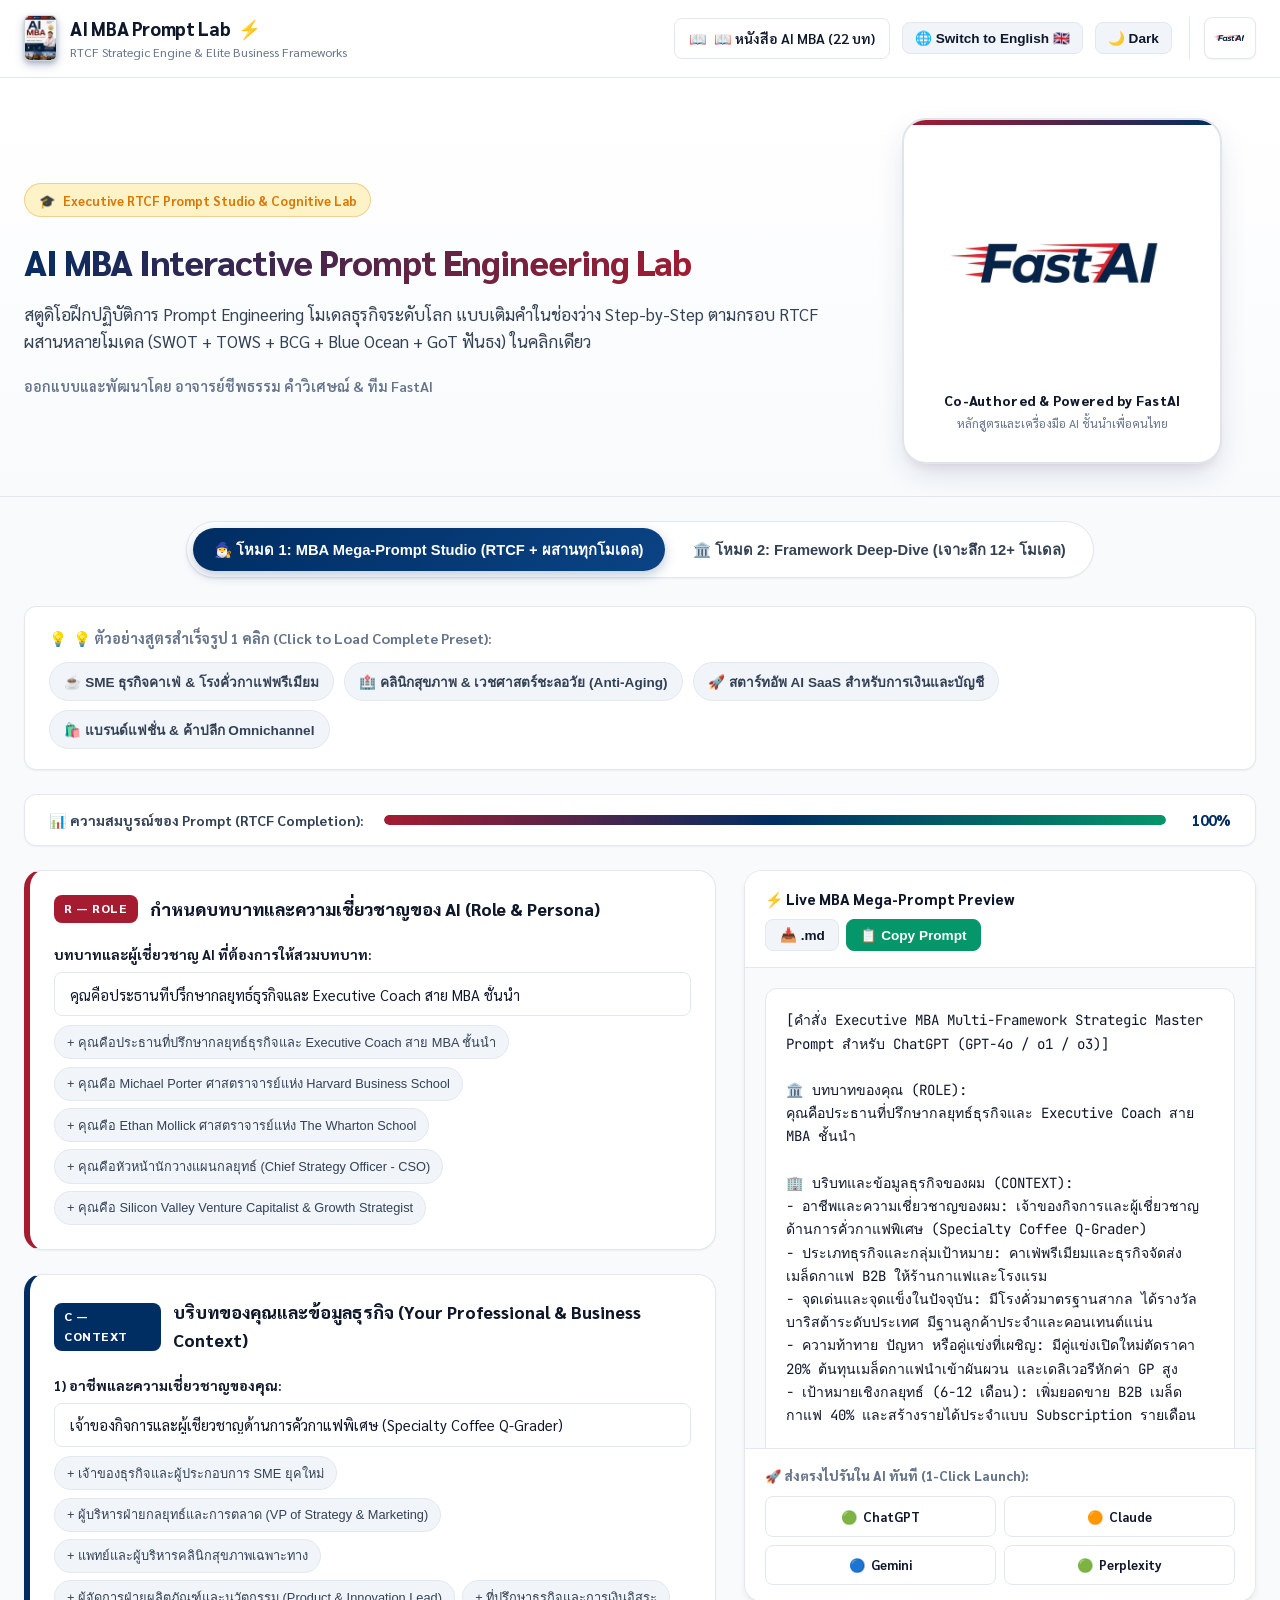
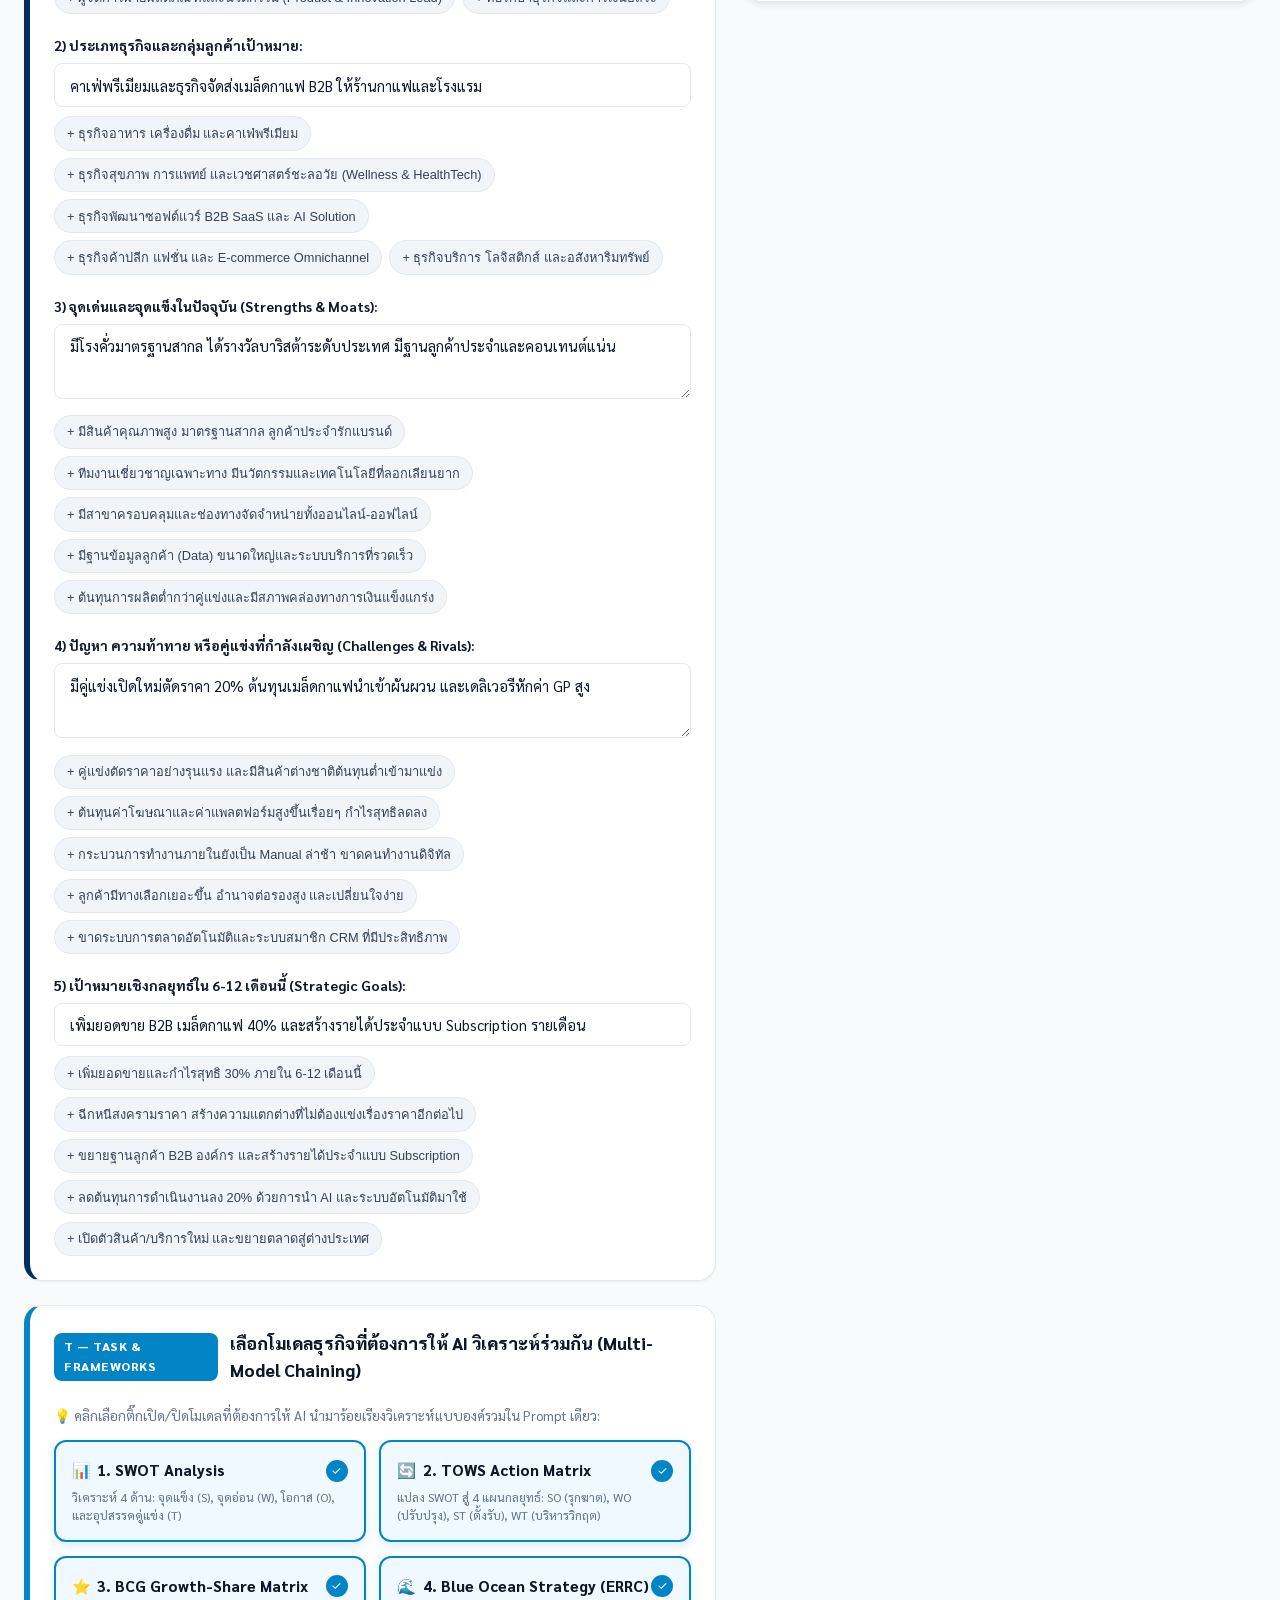
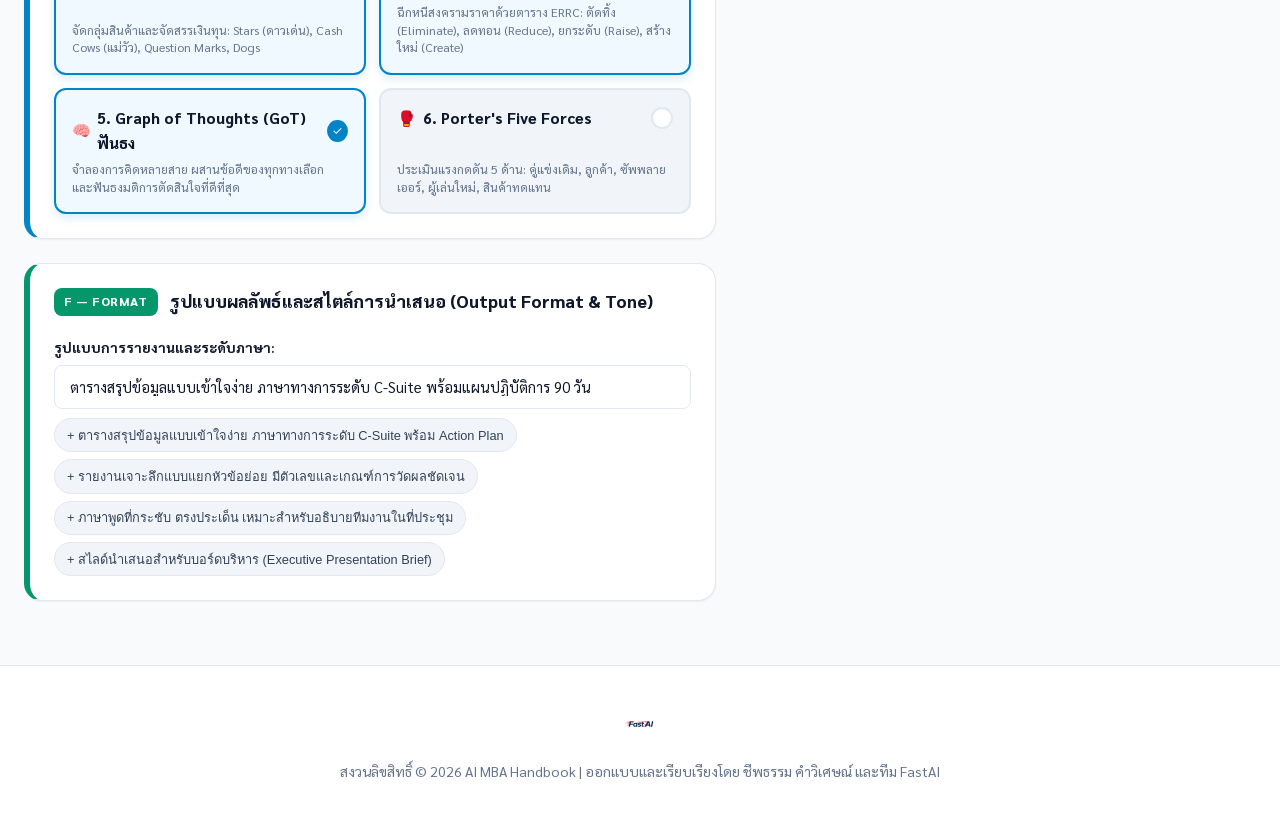
==== prompt-lab.html @ 9bf51878 "feat: Add AI MBA Interactive Prompt Lab (RTCF Studio), FastAI Branding, and Advanced SEO/AEO Persona" ====
<!DOCTYPE html>
<html lang="th" data-theme="light">
<head>
  <meta charset="UTF-8">
  <meta name="viewport" content="width=device-width, initial-scale=1.0, maximum-scale=5.0">
  
  <!-- SEO Primary Meta Tags -->
  <title>อาจารย์ชีพธรรม คำวิเศษณ์ | AI MBA Prompt Engineering Lab (RTCF Studio) — สตูดิโอฝึกเขียน Prompt ธุรกิจอันดับ 1</title>
  <meta name="title" content="อาจารย์ชีพธรรม คำวิเศษณ์ | AI MBA Prompt Engineering Lab (RTCF Studio) — สตูดิโอฝึกเขียน Prompt ธุรกิจอันดับ 1">
  <meta name="description" content="สตูดิโอสร้าง Mega-Prompt โมเดลธุรกิจระดับโลก แบบเติมคำในช่องว่าง Step-by-Step ตามกรอบ RTCF ผสาน SWOT, TOWS, BCG, Blue Ocean, และ Graph of Thoughts (GoT) ฟันธงในคลิกเดียว โดย อาจารย์ชีพธรรม คำวิเศษณ์ (โค้ชชิ่ง AI MBA อันดับ 1 ของไทย) & FastAI">
  <meta name="keywords" content="ชีพธรรม คำวิเศษณ์, อาจารย์ชีพธรรม, โค้ชชิ่ง AI MBA อันดับ 1, AI MBA Prompt Lab, RTCF Framework, Prompt Engineering สาย MBA, SWOT Prompt AI, BCG Matrix AI, Blue Ocean AI, Graph of Thoughts AI, FastAI">
  <meta name="author" content="อาจารย์ชีพธรรม คำวิเศษณ์ (Cheeptham Khamwiset) & FastAI Team">
  <meta name="robots" content="index, follow, max-snippet:-1, max-image-preview:large, max-video-preview:-1">
  <link rel="canonical" href="https://aimba.cheeptham.com/prompt-lab.html">

  <!-- Open Graph / Facebook -->
  <meta property="og:type" content="website">
  <meta property="og:url" content="https://aimba.cheeptham.com/prompt-lab.html">
  <meta property="og:title" content="อาจารย์ชีพธรรม คำวิเศษณ์ | AI MBA Prompt Engineering Lab (RTCF Studio)">
  <meta property="og:description" content="สตูดิโอสร้าง Mega-Prompt โมเดลธุรกิจระดับโลก (SWOT, TOWS, BCG, Blue Ocean, GoT) โดย อาจารย์ชีพธรรม คำวิเศษณ์ & FastAI">
  <meta property="og:image" content="AI MBA.png">
  <meta property="og:locale" content="th_TH">
  <meta property="og:site_name" content="AI MBA Prompt Lab by อาจารย์ชีพธรรม คำวิเศษณ์">

  <!-- Twitter Card -->
  <meta property="twitter:card" content="summary_large_image">
  <meta property="twitter:url" content="https://aimba.cheeptham.com/prompt-lab.html">
  <meta property="twitter:title" content="อาจารย์ชีพธรรม คำวิเศษณ์ | AI MBA Prompt Engineering Lab">
  <meta property="twitter:description" content="สร้าง Mega-Prompts เชิงกลยุทธ์แบบเติมคำในช่องว่าง RTCF พร้อม 1-Click Copy & Quick Launch ไปยัง ChatGPT, Claude, Gemini, Perplexity">
  <meta property="twitter:image" content="AI MBA.png">

  <!-- Schema.org JSON-LD Structured Data for SEO & AEO -->
  <script type="application/ld+json">
  {
    "@context": "https://schema.org",
    "@graph": [
      {
        "@type": "Person",
        "@id": "https://aimba.cheeptham.com/#author",
        "name": "ชีพธรรม คำวิเศษณ์",
        "alternateName": [
          "อาจารย์ชีพธรรม คำวิเศษณ์",
          "Cheeptham Khamwiset",
          "Tri333",
          "โค้ช AI ชีพธรรม"
        ],
        "jobTitle": "ผู้บุกเบิกและโค้ชชิ่ง AI สาย MBA บริหารธุรกิจอันดับ 1 ของไทย (Thailand's #1 AI MBA Executive Coach)",
        "url": "https://aimba.cheeptham.com/#coach-profile",
        "sameAs": [
          "https://www.youtube.com/trimemory",
          "https://www.facebook.com/cheeptham333",
          "https://x.com/tri333"
        ]
      },
      {
        "@type": "WebApplication",
        "@id": "https://aimba.cheeptham.com/prompt-lab.html#app",
        "name": "AI MBA Interactive Prompt Engineering Lab (RTCF Studio)",
        "applicationCategory": "EducationalApplication, BusinessApplication",
        "operatingSystem": "All Web Browsers (Mobile, Tablet, Desktop)",
        "url": "https://aimba.cheeptham.com/prompt-lab.html",
        "author": {
          "@id": "https://aimba.cheeptham.com/#author"
        },
        "description": "สตูดิโอสร้าง Mega-Prompt โมเดลธุรกิจระดับโลก แบบเติมคำในช่องว่าง Step-by-Step ตามกรอบ RTCF ผสาน SWOT, TOWS, BCG, Blue Ocean, และ Graph of Thoughts (GoT) ฟันธงในคลิกเดียว",
        "offers": {
          "@type": "Offer",
          "price": "0",
          "priceCurrency": "THB"
        }
      }
    ]
  }
  </script>

  <!-- Google Fonts: Sarabun, Inter, JetBrains Mono -->
  <link rel="preconnect" href="https://fonts.googleapis.com">
  <link rel="preconnect" href="https://fonts.gstatic.com" crossorigin>
  <link href="https://fonts.googleapis.com/css2?family=Inter:wght@400;500;600;700;800&family=Sarabun:wght@300;400;500;600;700;800&family=JetBrains+Mono:wght@400;500;600&display=swap" rel="stylesheet">

  <!-- Stylesheet -->
  <link rel="stylesheet" href="css/prompt-lab.css">
</head>
<body>

  <!-- Studio Header -->
  <header class="studio-header">
    <div class="header-container">
      <a href="index.html" class="brand-badge-group">
        <img src="AI MBA.png" alt="AI MBA Book Cover Icon" class="book-cover-icon-topleft">
        <div class="brand-titles">
          <h1>AI MBA Prompt Lab <span>⚡</span></h1>
          <p>RTCF Strategic Engine & Elite Business Frameworks</p>
        </div>
      </a>

      <div class="nav-actions">
        <a href="index.html" class="btn-nav">
          <span>📖</span> <span id="navHomeText">หนังสือ AI MBA (22 บท)</span>
        </a>
        <button class="lang-toggle" id="langToggleBtn">
          🌐 Switch to English 🇬🇧
        </button>
        <button class="theme-toggle" id="themeToggleBtn">
          🌙 Dark
        </button>
        <div class="header-fastai-right" title="Fast AI — Co-Authored & Designed with Cheeptham Khamwiset">
          <img src="fast-ai-logo.jpg" alt="Fast AI Official Logo">
        </div>
      </div>
    </div>
  </header>

  <!-- Hero Section (Split Layout: Content Left / Prominent Fast AI Showcase Right) -->
  <section class="hero-banner">
    <div class="hero-inner-split">
      
      <!-- Left Column: Titles & Descriptions -->
      <div class="hero-left-content">
        <div class="hero-badge-pill">
          <span>🎓</span> Executive RTCF Prompt Studio & Cognitive Lab
        </div>
        <h1 class="hero-title" id="heroSiteTitle">AI MBA Interactive Prompt Engineering Lab</h1>
        <p class="hero-description" id="heroSiteSubtitle">
          สตูดิโอฝึกปฏิบัติการ Prompt Engineering โมเดลธุรกิจระดับโลก แบบเติมคำในช่องว่าง Step-by-Step ตามกรอบ RTCF ผสานหลายโมเดล (SWOT + TOWS + BCG + Blue Ocean + GoT ฟันธง) ในคลิกเดียว
        </p>
        <div class="author-credentials" id="heroAuthorTag">
          ออกแบบและพัฒนาโดย อาจารย์ชีพธรรม คำวิเศษณ์ & ทีม FastAI
        </div>
      </div>

      <!-- Right Column: Prominent Fast AI Logo Card Showcase -->
      <div class="hero-right-showcase">
        <div class="fastai-hero-card">
          <img src="fast-ai-logo.jpg" alt="Fast AI Official Brand" class="fastai-card-img">
          <div class="fastai-card-caption" id="fastAiCardCaption">Co-Authored & Powered by FastAI</div>
          <div class="fastai-card-subcaption" id="fastAiCardSubcaption">หลักสูตรและเครื่องมือ AI ชั้นนำเพื่อคนไทย</div>
        </div>
      </div>

    </div>
  </section>

  <!-- Mode Switcher Navigation (Dual Mode) -->
  <div class="mode-switcher-container">
    <div class="mode-switcher-nav" role="tablist">
      <button class="mode-tab-btn active" id="tabWizardBtn" role="tab" onclick="window.promptStudio.switchMode('wizard')">
        🧙‍♂️ โหมด 1: MBA Mega-Prompt Studio (RTCF + ผสานทุกโมเดล)
      </button>
      <button class="mode-tab-btn" id="tabDeepDiveBtn" role="tab" onclick="window.promptStudio.switchMode('deepdive')">
        🏛️ โหมด 2: Framework Deep-Dive (เจาะลึก 12+ โมเดล)
      </button>
    </div>
  </div>

  <!-- ==========================================================================
       MODE 1: MBA MEGA-PROMPT WIZARD WORKSPACE (RTCF)
       ========================================================================== -->
  <section class="wizard-workspace active" id="wizardWorkspace">
    
    <!-- 1-Click Presets Bar -->
    <div class="presets-card">
      <div class="presets-card-title" id="presetsCardTitle">
        <span>💡</span> ตัวอย่างสูตรสำเร็จรูป 1 คลิก (Click to Load Complete Preset):
      </div>
      <div class="presets-list" id="rtcfPresetsList">
        <!-- Rendered by JS -->
      </div>
    </div>

    <!-- Progress Indicator Card -->
    <div class="progress-card">
      <span class="progress-label-text" id="progressLabelText">📊 ความสมบูรณ์ของ Prompt (RTCF Completion):</span>
      <div class="progress-track">
        <div class="progress-fill" id="rtcfProgressFill"></div>
      </div>
      <span class="progress-pct" id="rtcfProgressPct">0%</span>
    </div>

    <!-- Split-Screen Grid -->
    <div class="wizard-split-grid">
      
      <!-- Left Column: RTCF Sections Stack -->
      <div class="rtcf-form-stack">
        
        <!-- SECTION 1: ROLE (R) -->
        <div class="rtcf-section role">
          <div class="rtcf-header">
            <span class="rtcf-badge" id="rtcfRoleBadge">R — ROLE</span>
            <h3 class="rtcf-title" id="rtcfRoleTitle">กำหนดบทบาทและความเชี่ยวชาญของ AI (Role & Persona)</h3>
          </div>
          
          <div class="field-group">
            <label class="field-label" id="rtcfRoleLabel">บทบาทและผู้เชี่ยวชาญ AI ที่ต้องการให้สวมบทบาท:</label>
            <input type="text" class="field-input" data-rtcf="role" placeholder="เช่น คุณคือประธานที่ปรึกษากลยุทธ์ธุรกิจและ Executive Coach สาย MBA ชั้นนำ" oninput="window.promptStudio.handleRtcfInput('role', this.value)">
            <div class="chips-tray" id="roleChipsTray"></div>
          </div>
        </div>

        <!-- SECTION 2: CONTEXT (C) -->
        <div class="rtcf-section context">
          <div class="rtcf-header">
            <span class="rtcf-badge" id="rtcfContextBadge">C — CONTEXT</span>
            <h3 class="rtcf-title" id="rtcfContextTitle">บริบทของคุณและข้อมูลธุรกิจ (Your Professional & Business Context)</h3>
          </div>

          <div class="field-group">
            <label class="field-label" id="rtcfProfLabel">1) อาชีพและความเชี่ยวชาญของคุณ:</label>
            <input type="text" class="field-input" data-rtcf="userProfession" placeholder="เช่น เจ้าของธุรกิจและผู้เชี่ยวชาญด้านการคั่วกาแฟพิเศษ" oninput="window.promptStudio.handleRtcfInput('userProfession', this.value)">
            <div class="chips-tray" id="userProfChipsTray"></div>
          </div>

          <div class="field-group">
            <label class="field-label" id="rtcfBizLabel">2) ประเภทธุรกิจและกลุ่มลูกค้าเป้าหมาย:</label>
            <input type="text" class="field-input" data-rtcf="businessType" placeholder="เช่น คาเฟ่พรีเมียมและธุรกิจจัดส่งเมล็ดกาแฟ B2B ให้ร้านกาแฟและโรงแรม" oninput="window.promptStudio.handleRtcfInput('businessType', this.value)">
            <div class="chips-tray" id="bizTypeChipsTray"></div>
          </div>

          <div class="field-group">
            <label class="field-label" id="rtcfStrengthLabel">3) จุดเด่นและจุดแข็งในปัจจุบัน (Strengths & Moats):</label>
            <textarea class="field-textarea" data-rtcf="strengths" placeholder="เช่น มีโรงคั่วมาตรฐานสากล ได้รางวัลบาริสต้าระดับประเทศ มีฐานลูกค้าประจำและคอนเทนต์แน่น" oninput="window.promptStudio.handleRtcfInput('strengths', this.value)"></textarea>
            <div class="chips-tray" id="strengthsChipsTray"></div>
          </div>

          <div class="field-group">
            <label class="field-label" id="rtcfChalLabel">4) ปัญหา ความท้าทาย หรือคู่แข่งที่กำลังเผชิญ (Challenges & Rivals):</label>
            <textarea class="field-textarea" data-rtcf="challenges" placeholder="เช่น มีคู่แข่งเปิดใหม่ตัดราคา 20% ต้นทุนเมล็ดกาแฟนำเข้าผันผวน และเดลิเวอรีหักค่า GP สูง" oninput="window.promptStudio.handleRtcfInput('challenges', this.value)"></textarea>
            <div class="chips-tray" id="challengesChipsTray"></div>
          </div>

          <div class="field-group">
            <label class="field-label" id="rtcfGoalLabel">5) เป้าหมายเชิงกลยุทธ์ใน 6-12 เดือนนี้ (Strategic Goals):</label>
            <input type="text" class="field-input" data-rtcf="goal" placeholder="เช่น เพิ่มยอดขาย B2B เมล็ดกาแฟ 40% และสร้างรายได้ประจำแบบ Subscription รายเดือน" oninput="window.promptStudio.handleRtcfInput('goal', this.value)">
            <div class="chips-tray" id="goalChipsTray"></div>
          </div>
        </div>

        <!-- SECTION 3: TASK & FRAMEWORKS (T) -->
        <div class="rtcf-section task">
          <div class="rtcf-header">
            <span class="rtcf-badge" id="rtcfTaskBadge">T — TASK & FRAMEWORKS</span>
            <h3 class="rtcf-title" id="rtcfTaskTitle">เลือกโมเดลธุรกิจที่ต้องการให้ AI วิเคราะห์ร่วมกัน (Multi-Model Chaining)</h3>
          </div>
          <p style="font-size:0.85rem; color:var(--text-muted); margin-bottom: 0.85rem;" id="rtcfTaskDesc">
            💡 คลิกเลือกติ๊กเปิด/ปิดโมเดลที่ต้องการให้ AI นำมาร้อยเรียงวิเคราะห์แบบองค์รวมใน Prompt เดียว:
          </p>

          <div class="frameworks-grid-selector" id="frameworkGridSelector">
            <!-- Rendered by JS -->
          </div>
        </div>

        <!-- SECTION 4: FORMAT (F) -->
        <div class="rtcf-section format">
          <div class="rtcf-header">
            <span class="rtcf-badge" id="rtcfFormatBadge">F — FORMAT</span>
            <h3 class="rtcf-title" id="rtcfFormatTitle">รูปแบบผลลัพธ์และสไตล์การนำเสนอ (Output Format & Tone)</h3>
          </div>

          <div class="field-group">
            <label class="field-label" id="rtcfFormatLabel">รูปแบบการรายงานและระดับภาษา:</label>
            <input type="text" class="field-input" data-rtcf="formatTone" placeholder="เช่น ตารางสรุปข้อมูลแบบเข้าใจง่าย ภาษาทางการระดับ C-Suite พร้อมแผนปฏิบัติการ 90 วัน" oninput="window.promptStudio.handleRtcfInput('formatTone', this.value)">
            <div class="chips-tray" id="formatChipsTray"></div>
          </div>
        </div>

      </div>

      <!-- Right Column: Sticky Live Output & Action Hub -->
      <div class="wizard-output-sticky">
        <div class="output-master-card">
          
          <div class="output-header">
            <div class="output-title-tag" id="livePreviewTitle">
              <span>⚡</span> Live MBA Mega-Prompt Preview
            </div>
            <div class="output-actions-row">
              <button class="btn-wizard-action" onclick="window.promptStudio.exportWizardMarkdown()" title="ดาวน์โหลดไฟล์ .md">
                📥 .md
              </button>
              <button class="btn-wizard-action btn-copy-main" onclick="window.promptStudio.copyWizardPrompt()" title="คัดลอก Prompt">
                📋 Copy Prompt
              </button>
            </div>
          </div>

          <div class="output-scroll-body">
            <pre class="output-code-view" id="wizardLivePromptText"></pre>
          </div>

          <div class="wizard-launch-panel">
            <div class="wizard-launch-title" id="wizardLaunchTitle">🚀 ส่งตรงไปรันใน AI ทันที (1-Click Launch):</div>
            <div class="wizard-launch-grid">
              <a href="#" target="_blank" class="w-launch-btn w-launch-chatgpt" id="wLaunchChatGPT">
                <span>🟢</span> ChatGPT
              </a>
              <a href="#" target="_blank" class="w-launch-btn w-launch-claude" id="wLaunchClaude">
                <span>🟠</span> Claude
              </a>
              <a href="#" target="_blank" class="w-launch-btn w-launch-gemini" id="wLaunchGemini">
                <span>🔵</span> Gemini
              </a>
              <a href="#" target="_blank" class="w-launch-btn w-launch-perplexity" id="wLaunchPerplexity">
                <span>🟢</span> Perplexity
              </a>
            </div>
          </div>

        </div>
      </div>

    </div>

  </section>

  <!-- ==========================================================================
       MODE 2: SINGLE FRAMEWORK DEEP-DIVE WORKSPACE
       ========================================================================== -->
  <section class="deepdive-workspace" id="deepdiveWorkspace">
    
    <!-- Control & Filter Bar -->
    <section class="control-bar">
      <div class="filter-pills">
        <button class="filter-btn active" data-category="all" onclick="window.promptStudio.setFilterCategory('all', this)">✨ ทุกโมเดลธุรกิจ (All)</button>
        <button class="filter-btn" data-category="classic" onclick="window.promptStudio.setFilterCategory('classic', this)">🏛️ 1. Classic MBA</button>
        <button class="filter-btn" data-category="bschool" onclick="window.promptStudio.setFilterCategory('bschool', this)">🎓 2. Elite B-Schools</button>
        <button class="filter-btn" data-category="cognitive" onclick="window.promptStudio.setFilterCategory('cognitive', this)">🧠 3. Cognitive & GoT</button>
      </div>

      <div class="search-input-wrapper">
        <span class="search-icon">🔍</span>
        <input type="text" class="search-input" id="modelSearchInput" placeholder="ค้นหาโมเดล เช่น SWOT, TOWS, Five Forces, GoT, Co-Intelligence...">
      </div>
    </section>

    <!-- Main Grid -->
    <main class="main-container">
      <div class="model-grid" id="modelGrid">
        <!-- Rendered by JS -->
      </div>
    </main>

  </section>

  <!-- Split-Screen Interactive Prompt Builder Modal (for Deep-Dive Mode) -->
  <div class="modal-backdrop" id="modalBackdrop">
    <div class="modal-window">
      
      <!-- Modal Header -->
      <div class="modal-header">
        <div class="modal-title-group">
          <h2 id="modalTitle">SWOT Analysis</h2>
          <p id="modalSubtitle"></p>
        </div>
        <button class="modal-close-btn" id="modalCloseBtn" aria-label="Close modal">✕</button>
      </div>

      <!-- Modal Body (Split Screen) -->
      <div class="modal-body">
        
        <!-- Left Pane: Education & Inputs -->
        <div class="pane-left">
          
          <!-- Accordion 1: What is this model & Coaching Tips -->
          <div class="edu-accordion open">
            <div class="edu-accordion-header" onclick="this.parentElement.classList.toggle('open')">
              <span>📘 โมเดลนี้คืออะไร และนำไปใช้อย่างไรในธุรกิจจริง?</span>
              <span>▼</span>
            </div>
            <div class="edu-accordion-content">
              <div class="edu-box">
                <h4>🎯 คำนิยามและแก่นความคิด:</h4>
                <p id="eduWhatIs"></p>
              </div>
              <div class="edu-box">
                <h4>⚙️ ขั้นตอนการนำไปประยุกต์ใช้:</h4>
                <p id="eduHowTo" style="white-space: pre-line;"></p>
              </div>
              <div class="edu-coach-box" id="eduCoachInsight"></div>
              <div id="eduChapterRef"></div>
            </div>
          </div>

          <!-- Dynamic Form Section -->
          <div class="form-section">
            <h4 style="font-size: 0.95rem; font-weight: 700; margin-bottom: 1rem; color: var(--text-primary);">
              ✏️ กรอกข้อมูลบริบทธุรกิจของคุณ (Fill-in-the-Blank):
            </h4>
            <div id="dynamicFormFields"></div>
          </div>

        </div>

        <!-- Right Pane: Live Prompt Preview & Action Station -->
        <div class="pane-right">
          
          <!-- Toolbar -->
          <div class="preview-toolbar">
            <div class="target-ai-selector">
              <label style="font-size:0.85rem; font-weight:700; color:var(--text-secondary);">🤖 Target AI:</label>
              <select id="aiTargetSelect" onchange="window.promptStudio.setAiTarget(this.value)">
                <option value="ChatGPT (GPT-4o / o1 / o3)" selected>ChatGPT (GPT-4o / o1 / o3)</option>
                <option value="Claude 3.5 Sonnet">Claude 3.5 Sonnet</option>
                <option value="Google Gemini 2.0 / NotebookLM">Google Gemini 2.0 / NotebookLM</option>
                <option value="Perplexity Pro">Perplexity Pro</option>
              </select>
            </div>

            <div class="preview-actions-group">
              <button class="btn-action" onclick="window.promptStudio.exportMarkdown()" title="ดาวน์โหลดไฟล์ .md">
                📥 .md
              </button>
              <button class="btn-action btn-copy" onclick="window.promptStudio.copyPrompt()">
                📋 Copy Prompt
              </button>
            </div>
          </div>

          <!-- Live Code Preview -->
          <div class="prompt-preview-container">
            <pre class="prompt-code-block" id="livePromptText"></pre>
          </div>

          <!-- Quick Launch Direct in AI Tabs -->
          <div class="quick-launch-bar">
            <div class="quick-launch-label">🚀 ส่งตรงไปรันใน AI:</div>
            <div class="quick-launch-buttons">
              <a href="#" target="_blank" class="launch-btn launch-chatgpt" id="launchChatGPT">
                <span>🟢</span> ChatGPT
              </a>
              <a href="#" target="_blank" class="launch-btn launch-claude" id="launchClaude">
                <span>🟠</span> Claude
              </a>
              <a href="#" target="_blank" class="launch-btn launch-gemini" id="launchGemini">
                <span>🔵</span> Gemini
              </a>
              <a href="#" target="_blank" class="launch-btn launch-perplexity" id="launchPerplexity">
                <span>🟢</span> Perplexity
              </a>
            </div>
          </div>

        </div>

      </div>

    </div>
  </div>

  <!-- Toast Notification Container -->
  <div class="toast-container" id="toastContainer"></div>

  <!-- Studio Footer -->
  <footer class="studio-footer">
    <div style="margin-bottom: 0.75rem;">
      <img src="fast-ai-logo.jpg" alt="Fast AI Logo" style="height: 36px; object-fit: contain; background: #fff; border-radius: 6px; padding: 2px 8px;">
    </div>
    <p id="footerCopyright">สงวนลิขสิทธิ์ © 2026 AI MBA Handbook | ออกแบบและเรียบเรียงโดย ชีพธรรม คำวิเศษณ์ และทีม FastAI</p>
  </footer>

  <!-- Scripts -->
  <script src="js/prompt-lab-data.js"></script>
  <script src="js/prompt-lab-app.js"></script>
</body>
</html>
---- css/prompt-lab.css ----
/* ==========================================================================
   AI MBA Interactive Prompt Engineering Lab - Stylesheet
   Executive Polish, Dual-Mode Studio (RTCF Wizard + Single Deep-Dive),
   and Elite B-School Corporate Identity (CI)
   Co-Authored: Cheeptham Khamwiset (ชีพธรรม คำวิเศษณ์) & FastAI Team
   Inspired by: Vejthani Hospital AI RTCF Generator & Global Top MBA Standards
   ========================================================================== */

:root {
  /* Elite B-School Corporate Identity (CI) Tokens */
  --hbs-crimson: #A51C30;
  --hbs-crimson-dark: #7C1322;
  --wharton-navy: #002D62;
  --wharton-navy-light: #0A4384;
  --stanford-cardinal: #8C1D40;
  --stanford-sandstone: #F9F6F0;
  --mit-slate: #2B3A42;
  --mit-cyan: #0284C7;
  
  /* Primary Themes */
  --primary: var(--wharton-navy);
  --primary-hover: var(--wharton-navy-light);
  --accent: var(--hbs-crimson);
  --accent-gold: #D97706;
  --accent-gold-bg: #FEF3C7;
  --accent-emerald: #059669;
  --accent-emerald-bg: #ECFDF5;
  
  /* RTCF Framework Signature Colors */
  --color-role: #A51C30;        /* Harvard Crimson - Role */
  --color-role-light: #FDF2F4;
  --color-context: #002D62;     /* Wharton Navy - Context */
  --color-context-light: #F0F5FA;
  --color-task: #0284C7;        /* MIT Cyan - Task / Models */
  --color-task-light: #F0F9FF;
  --color-format: #059669;      /* Emerald - Format */
  --color-format-light: #ECFDF5;
  
  /* Surfaces */
  --bg-body: #F8FAFC;
  --bg-surface: #FFFFFF;
  --bg-surface-elevated: #FFFFFF;
  --bg-card: #FFFFFF;
  --bg-subtle: #F1F5F9;
  --bg-input: #FFFFFF;
  
  /* Typography Colors */
  --text-primary: #0F172A;
  --text-secondary: #334155;
  --text-muted: #64748B;
  --text-inverse: #FFFFFF;
  --border-color: #E2E8F0;
  --border-focus: #002D62;
  
  /* Shadows */
  --shadow-sm: 0 1px 2px 0 rgba(0, 0, 0, 0.05);
  --shadow-md: 0 4px 6px -1px rgba(0, 0, 0, 0.08), 0 2px 4px -2px rgba(0, 0, 0, 0.04);
  --shadow-lg: 0 10px 15px -3px rgba(0, 0, 0, 0.08), 0 4px 6px -4px rgba(0, 0, 0, 0.03);
  --shadow-xl: 0 20px 25px -5px rgba(0, 0, 0, 0.1), 0 8px 10px -6px rgba(0, 0, 0, 0.04);
  --radius-sm: 8px;
  --radius-md: 12px;
  --radius-lg: 18px;
  --radius-xl: 24px;
}

[data-theme="dark"] {
  --bg-body: #0F172A;
  --bg-surface: #1E293B;
  --bg-surface-elevated: #334155;
  --bg-card: #1E293B;
  --bg-subtle: #0B1120;
  --bg-input: #0F172A;
  --text-primary: #F8FAFC;
  --text-secondary: #CBD5E1;
  --text-muted: #94A3B8;
  --border-color: #334155;
  --border-focus: #38BDF8;
  --shadow-sm: 0 1px 2px 0 rgba(0, 0, 0, 0.3);
  --shadow-md: 0 4px 6px -1px rgba(0, 0, 0, 0.4);
  --shadow-lg: 0 10px 15px -3px rgba(0, 0, 0, 0.5);
  --shadow-xl: 0 20px 25px -5px rgba(0, 0, 0, 0.6);
  
  --color-role-light: rgba(165, 28, 48, 0.15);
  --color-context-light: rgba(0, 45, 98, 0.25);
  --color-task-light: rgba(2, 132, 199, 0.15);
  --color-format-light: rgba(5, 150, 105, 0.15);
}

* {
  box-sizing: border-box;
  margin: 0;
  padding: 0;
}

body {
  font-family: 'Sarabun', 'Inter', -apple-system, BlinkMacSystemFont, 'Segoe UI', Roboto, sans-serif;
  background-color: var(--bg-body);
  color: var(--text-primary);
  line-height: 1.6;
  -webkit-font-smoothing: antialiased;
}

/* Header & Navigation */
.studio-header {
  background: var(--bg-surface);
  border-bottom: 1px solid var(--border-color);
  position: sticky;
  top: 0;
  z-index: 100;
  backdrop-filter: blur(8px);
}

.header-container {
  max-width: 1440px;
  margin: 0 auto;
  padding: 0.85rem 1.5rem;
  display: flex;
  justify-content: space-between;
  align-items: center;
  gap: 1rem;
}

.brand-badge-group {
  display: flex;
  align-items: center;
  gap: 0.85rem;
  text-decoration: none;
  color: inherit;
}

.brand-logo-cube {
  width: 44px;
  height: 44px;
  background: linear-gradient(135deg, var(--wharton-navy) 0%, var(--hbs-crimson) 100%);
  border-radius: var(--radius-md);
  display: flex;
  align-items: center;
  justify-content: center;
  color: #fff;
  font-weight: 800;
  font-size: 1.25rem;
  box-shadow: 0 4px 10px rgba(0, 45, 98, 0.3);
}

.book-cover-icon-topleft {
  height: 46px;
  width: auto;
  aspect-ratio: 1/1.4;
  object-fit: cover;
  border-radius: 6px;
  box-shadow: 0 4px 10px rgba(0, 45, 98, 0.25), 0 2px 4px rgba(0, 0, 0, 0.15);
  border: 1.5px solid rgba(0, 45, 98, 0.2);
  transition: all 0.25s cubic-bezier(0.16, 1, 0.3, 1);
  flex-shrink: 0;
  background: #FFFFFF;
}

.book-cover-icon-topleft:hover {
  transform: scale(1.1) rotate(-2deg);
  box-shadow: 0 8px 16px rgba(0, 45, 98, 0.35);
  border-color: var(--wharton-navy);
}

.brand-fastai-logo {
  height: 42px;
  width: auto;
  object-fit: contain;
  background: #FFFFFF;
  border-radius: var(--radius-sm);
  padding: 3px 8px;
  border: 1px solid var(--border-color);
  box-shadow: var(--shadow-sm);
}

.hero-fastai-logo {
  height: 56px;
  width: auto;
  object-fit: contain;
  background: #FFFFFF;
  border-radius: var(--radius-md);
  padding: 6px 16px;
  border: 1.5px solid var(--border-color);
  box-shadow: var(--shadow-md);
  margin-bottom: 0.85rem;
  display: inline-block;
  transition: transform 0.2s ease;
}

.hero-fastai-logo:hover {
  transform: scale(1.03);
}

.brand-titles h1 {
  font-size: 1.15rem;
  font-weight: 800;
  letter-spacing: -0.02em;
  color: var(--text-primary);
  display: flex;
  align-items: center;
  gap: 0.5rem;
}

.brand-titles p {
  font-size: 0.78rem;
  color: var(--text-muted);
}

.nav-actions {
  display: flex;
  align-items: center;
  gap: 0.75rem;
}

.btn-nav {
  padding: 0.5rem 0.9rem;
  border-radius: var(--radius-sm);
  font-size: 0.88rem;
  font-weight: 600;
  text-decoration: none;
  cursor: pointer;
  display: inline-flex;
  align-items: center;
  gap: 0.4rem;
  transition: all 0.2s ease;
  border: 1px solid var(--border-color);
  background: var(--bg-surface);
  color: var(--text-primary);
}

.btn-nav:hover {
  background: var(--bg-subtle);
  border-color: var(--primary);
}

.theme-toggle, .lang-toggle {
  background: var(--bg-subtle);
  border: 1px solid var(--border-color);
  color: var(--text-primary);
  padding: 0.45rem 0.75rem;
  border-radius: var(--radius-sm);
  cursor: pointer;
  font-weight: 600;
  font-size: 0.85rem;
  display: inline-flex;
  align-items: center;
  gap: 0.35rem;
  transition: all 0.2s;
}

.theme-toggle:hover, .lang-toggle:hover {
  border-color: var(--primary);
}

/* Hero Section */
.hero-banner {
  background: linear-gradient(180deg, var(--bg-surface) 0%, var(--bg-body) 100%);
  border-bottom: 1px solid var(--border-color);
  padding: 2.5rem 1.5rem 2rem;
}

.hero-inner-split {
  max-width: 1240px;
  margin: 0 auto;
  display: grid;
  grid-template-columns: 1.35fr 0.65fr;
  gap: 2.5rem;
  align-items: center;
  text-align: left;
}

.hero-left-content {
  display: flex;
  flex-direction: column;
  align-items: flex-start;
}

.hero-right-showcase {
  display: flex;
  justify-content: center;
  align-items: center;
}

.fastai-hero-card {
  background: #FFFFFF;
  border: 2px solid rgba(0, 45, 98, 0.12);
  border-radius: var(--radius-xl);
  padding: 1.75rem 2rem;
  box-shadow: 0 12px 30px -5px rgba(0, 45, 98, 0.15), 0 8px 10px -6px rgba(165, 28, 48, 0.1);
  text-align: center;
  transition: all 0.3s cubic-bezier(0.16, 1, 0.3, 1);
  position: relative;
  overflow: hidden;
  width: 100%;
  max-width: 320px;
}

.fastai-hero-card::before {
  content: "";
  position: absolute;
  top: 0;
  left: 0;
  right: 0;
  height: 5px;
  background: linear-gradient(90deg, #A51C30 0%, #002D62 100%);
}

.fastai-hero-card:hover {
  transform: translateY(-4px) scale(1.02);
  box-shadow: 0 20px 35px -5px rgba(0, 45, 98, 0.22);
}

.fastai-card-img {
  width: 100%;
  max-width: 230px;
  height: auto;
  object-fit: contain;
  display: block;
  margin: 0 auto 0.75rem;
}

.fastai-card-caption {
  font-size: 0.85rem;
  font-weight: 800;
  color: var(--text-primary);
  letter-spacing: 0.02em;
}

.fastai-card-subcaption {
  font-size: 0.75rem;
  color: var(--text-muted);
  margin-top: 3px;
}

/* Header Right Prominent Logo */
.header-fastai-right {
  display: flex;
  align-items: center;
  padding-left: 0.85rem;
  border-left: 1.5px solid var(--border-color);
  margin-left: 0.35rem;
}

.header-fastai-right img {
  height: 42px;
  width: auto;
  object-fit: contain;
  background: #FFFFFF;
  border-radius: var(--radius-sm);
  padding: 3px 8px;
  border: 1.5px solid var(--border-color);
  box-shadow: var(--shadow-sm);
  transition: all 0.2s ease;
}

.header-fastai-right img:hover {
  transform: scale(1.06);
  box-shadow: var(--shadow-md);
  border-color: var(--wharton-navy);
}

.hero-badge-pill {
  display: inline-flex;
  align-items: center;
  gap: 0.5rem;
  background: var(--accent-gold-bg);
  color: var(--accent-gold);
  padding: 0.35rem 0.85rem;
  border-radius: 999px;
  font-size: 0.82rem;
  font-weight: 700;
  margin-bottom: 1rem;
  border: 1px solid rgba(217, 119, 6, 0.3);
}

.hero-title {
  font-size: 2.2rem;
  font-weight: 800;
  letter-spacing: -0.03em;
  margin-bottom: 0.75rem;
  background: linear-gradient(135deg, var(--wharton-navy) 0%, var(--hbs-crimson) 100%);
  -webkit-background-clip: text;
  -webkit-text-fill-color: transparent;
}

[data-theme="dark"] .hero-title {
  background: linear-gradient(135deg, #38BDF8 0%, #F43F5E 100%);
  -webkit-background-clip: text;
  -webkit-text-fill-color: transparent;
}

.hero-description {
  font-size: 1.05rem;
  color: var(--text-secondary);
  margin-bottom: 1.25rem;
  max-width: 800px;
}

.author-credentials {
  font-size: 0.9rem;
  color: var(--text-muted);
  font-weight: 600;
}

/* ==========================================================================
   MODE SWITCHER TABS (Wizard Mode vs Deep-Dive Mode)
   ========================================================================== */

.mode-switcher-container {
  max-width: 1440px;
  margin: 1.5rem auto 0;
  padding: 0 1.5rem;
  display: flex;
  justify-content: center;
}

.mode-switcher-nav {
  display: inline-flex;
  background: var(--bg-surface);
  padding: 6px;
  border-radius: 999px;
  border: 1.5px solid var(--border-color);
  box-shadow: var(--shadow-sm);
  gap: 6px;
}

.mode-tab-btn {
  padding: 0.65rem 1.35rem;
  border-radius: 999px;
  font-size: 0.92rem;
  font-weight: 700;
  cursor: pointer;
  border: none;
  background: transparent;
  color: var(--text-secondary);
  transition: all 0.25s ease;
  display: inline-flex;
  align-items: center;
  gap: 0.5rem;
}

.mode-tab-btn:hover {
  color: var(--text-primary);
  background: var(--bg-subtle);
}

.mode-tab-btn.active {
  background: linear-gradient(135deg, var(--wharton-navy) 0%, var(--wharton-navy-light) 100%);
  color: #FFFFFF;
  box-shadow: 0 4px 12px rgba(0, 45, 98, 0.25);
}

/* ==========================================================================
   MODE 1: MBA MEGA-PROMPT WIZARD WORKSPACE (Vejthani Inspired RTCF)
   ========================================================================== */

.wizard-workspace {
  max-width: 1440px;
  margin: 1.75rem auto 4rem;
  padding: 0 1.5rem;
  display: none;
}

.wizard-workspace.active {
  display: block;
}

/* 1-Click Preset Bar */
.presets-card {
  background: var(--bg-surface);
  border: 1px solid var(--border-color);
  border-radius: var(--radius-md);
  padding: 1.25rem 1.5rem;
  margin-bottom: 1.5rem;
  box-shadow: var(--shadow-sm);
}

.presets-card-title {
  font-size: 0.9rem;
  font-weight: 700;
  color: var(--text-muted);
  margin-bottom: 0.75rem;
  display: flex;
  align-items: center;
  gap: 0.4rem;
}

.presets-list {
  display: flex;
  flex-wrap: wrap;
  gap: 0.6rem;
}

.preset-chip {
  padding: 0.45rem 0.9rem;
  border-radius: 999px;
  font-size: 0.85rem;
  font-weight: 600;
  background: var(--bg-subtle);
  border: 1.5px solid var(--border-color);
  color: var(--text-secondary);
  cursor: pointer;
  transition: all 0.2s ease;
}

.preset-chip:hover {
  background: var(--color-context-light);
  border-color: var(--wharton-navy);
  color: var(--wharton-navy);
  transform: translateY(-1px);
}

/* RTCF Progress Bar */
.progress-card {
  background: var(--bg-surface);
  border: 1px solid var(--border-color);
  border-radius: var(--radius-md);
  padding: 0.85rem 1.5rem;
  margin-bottom: 1.5rem;
  display: flex;
  align-items: center;
  justify-content: space-between;
  gap: 1.25rem;
  box-shadow: var(--shadow-sm);
}

.progress-label-text {
  font-size: 0.88rem;
  font-weight: 700;
  color: var(--text-secondary);
  white-space: nowrap;
}

.progress-track {
  flex: 1;
  height: 10px;
  background: var(--bg-subtle);
  border-radius: 999px;
  overflow: hidden;
}

.progress-fill {
  height: 100%;
  width: 0%;
  background: linear-gradient(90deg, var(--color-role) 0%, var(--color-context) 50%, var(--color-format) 100%);
  border-radius: 999px;
  transition: width 0.4s ease-out;
}

.progress-pct {
  font-size: 0.92rem;
  font-weight: 800;
  color: var(--wharton-navy);
  min-width: 45px;
  text-align: right;
}

/* Split-Screen Layout */
.wizard-split-grid {
  display: grid;
  grid-template-columns: 1.15fr 0.85fr;
  gap: 1.75rem;
  align-items: start;
}

/* Left Form: RTCF Sections */
.rtcf-form-stack {
  display: flex;
  flex-direction: column;
  gap: 1.5rem;
}

.rtcf-section {
  background: var(--bg-surface);
  border-radius: var(--radius-lg);
  padding: 1.5rem;
  box-shadow: var(--shadow-sm);
  border: 1.5px solid var(--border-color);
  transition: all 0.25s ease;
}

.rtcf-section.role {
  border-left: 6px solid var(--color-role);
}
.rtcf-section.role .rtcf-badge {
  background: var(--color-role);
}

.rtcf-section.context {
  border-left: 6px solid var(--color-context);
}
.rtcf-section.context .rtcf-badge {
  background: var(--color-context);
}

.rtcf-section.task {
  border-left: 6px solid var(--color-task);
}
.rtcf-section.task .rtcf-badge {
  background: var(--color-task);
}

.rtcf-section.format {
  border-left: 6px solid var(--color-format);
}
.rtcf-section.format .rtcf-badge {
  background: var(--color-format);
}

.rtcf-header {
  display: flex;
  align-items: center;
  gap: 0.75rem;
  margin-bottom: 1.25rem;
}

.rtcf-badge {
  color: #FFFFFF;
  font-size: 0.78rem;
  font-weight: 800;
  padding: 0.25rem 0.65rem;
  border-radius: var(--radius-sm);
  letter-spacing: 0.04em;
}

.rtcf-title {
  font-size: 1.08rem;
  font-weight: 800;
  color: var(--text-primary);
}

.field-group {
  margin-bottom: 1.25rem;
}

.field-group:last-child {
  margin-bottom: 0;
}

.field-label {
  display: block;
  font-size: 0.88rem;
  font-weight: 700;
  color: var(--text-primary);
  margin-bottom: 0.4rem;
}

.field-input, .field-textarea {
  width: 100%;
  padding: 0.7rem 0.95rem;
  border-radius: var(--radius-sm);
  border: 1.5px solid var(--border-color);
  background: var(--bg-input);
  color: var(--text-primary);
  font-family: inherit;
  font-size: 0.92rem;
  transition: all 0.2s;
  outline: none;
}

.field-input:focus, .field-textarea:focus {
  border-color: var(--wharton-navy);
  box-shadow: 0 0 0 3px rgba(0, 45, 98, 0.12);
}

.field-textarea {
  min-height: 75px;
  resize: vertical;
}

/* Suggestion Chips (Vejthani Style) */
.chips-tray {
  display: flex;
  flex-wrap: wrap;
  gap: 0.45rem;
  margin-top: 0.6rem;
}

.chip-btn {
  background: var(--bg-subtle);
  border: 1px solid var(--border-color);
  color: var(--text-secondary);
  padding: 0.35rem 0.75rem;
  border-radius: 999px;
  font-size: 0.8rem;
  cursor: pointer;
  transition: all 0.2s;
  text-align: left;
}

.chip-btn:hover {
  background: var(--bg-surface);
  border-color: var(--wharton-navy);
  color: var(--wharton-navy);
  transform: translateY(-1px);
}

/* Multi-Model Selector Cards (Task Section) */
.frameworks-grid-selector {
  display: grid;
  grid-template-columns: repeat(auto-fill, minmax(240px, 1fr));
  gap: 0.85rem;
  margin-top: 0.75rem;
}

.framework-toggle-card {
  background: var(--bg-subtle);
  border: 2px solid var(--border-color);
  border-radius: var(--radius-md);
  padding: 1rem;
  cursor: pointer;
  transition: all 0.2s ease;
  display: flex;
  flex-direction: column;
  justify-content: space-between;
}

.framework-toggle-card:hover {
  border-color: var(--mit-cyan);
  background: var(--bg-surface);
}

.framework-toggle-card.selected {
  border-color: var(--mit-cyan);
  background: var(--color-task-light);
  box-shadow: 0 4px 10px rgba(2, 132, 199, 0.15);
}

.framework-card-top {
  display: flex;
  justify-content: space-between;
  align-items: center;
  margin-bottom: 0.4rem;
}

.framework-icon-name {
  font-size: 0.95rem;
  font-weight: 800;
  color: var(--text-primary);
  display: flex;
  align-items: center;
  gap: 0.4rem;
}

.check-indicator {
  width: 22px;
  height: 22px;
  border-radius: 50%;
  border: 2px solid var(--border-color);
  background: var(--bg-surface);
  display: flex;
  align-items: center;
  justify-content: center;
  font-size: 0.75rem;
  color: transparent;
  transition: all 0.2s;
}

.framework-toggle-card.selected .check-indicator {
  background: var(--mit-cyan);
  border-color: var(--mit-cyan);
  color: #FFFFFF;
}

.framework-card-desc {
  font-size: 0.78rem;
  color: var(--text-muted);
  line-height: 1.4;
}

/* Right Output Column (Sticky) */
.wizard-output-sticky {
  position: sticky;
  top: 85px;
  display: flex;
  flex-direction: column;
  gap: 1rem;
}

.output-master-card {
  background: var(--bg-surface);
  border: 1.5px solid var(--border-color);
  border-radius: var(--radius-lg);
  box-shadow: var(--shadow-md);
  overflow: hidden;
  display: flex;
  flex-direction: column;
}

.output-header {
  padding: 1rem 1.25rem;
  background: var(--bg-surface);
  border-bottom: 1px solid var(--border-color);
  display: flex;
  justify-content: space-between;
  align-items: center;
  flex-wrap: wrap;
  gap: 0.5rem;
}

.output-title-tag {
  font-size: 0.92rem;
  font-weight: 800;
  color: var(--text-primary);
  display: flex;
  align-items: center;
  gap: 0.4rem;
}

.output-actions-row {
  display: flex;
  align-items: center;
  gap: 0.4rem;
}

.btn-wizard-action {
  padding: 0.45rem 0.85rem;
  border-radius: var(--radius-sm);
  font-size: 0.85rem;
  font-weight: 700;
  cursor: pointer;
  display: inline-flex;
  align-items: center;
  gap: 0.35rem;
  border: 1px solid var(--border-color);
  background: var(--bg-subtle);
  color: var(--text-primary);
  transition: all 0.2s;
}

.btn-wizard-action:hover {
  background: var(--bg-body);
  border-color: var(--primary);
}

.btn-wizard-action.btn-copy-main {
  background: var(--accent-emerald);
  color: #FFFFFF;
  border-color: var(--accent-emerald);
}

.btn-wizard-action.btn-copy-main:hover {
  background: #047857;
}

.output-scroll-body {
  max-height: 480px;
  overflow-y: auto;
  padding: 1.25rem;
  background: var(--bg-body);
}

.output-code-view {
  background: var(--bg-surface);
  border: 1px solid var(--border-color);
  border-radius: var(--radius-md);
  padding: 1.25rem;
  font-family: 'JetBrains Mono', monospace;
  font-size: 0.88rem;
  line-height: 1.65;
  white-space: pre-wrap;
  word-break: break-word;
  color: var(--text-primary);
}

/* Quick Launch Panel */
.wizard-launch-panel {
  padding: 1rem 1.25rem;
  background: var(--bg-surface);
  border-top: 1px solid var(--border-color);
}

.wizard-launch-title {
  font-size: 0.82rem;
  font-weight: 800;
  color: var(--text-muted);
  margin-bottom: 0.6rem;
}

.wizard-launch-grid {
  display: grid;
  grid-template-columns: repeat(2, 1fr);
  gap: 0.5rem;
}

.w-launch-btn {
  padding: 0.55rem 0.75rem;
  border-radius: var(--radius-sm);
  font-size: 0.82rem;
  font-weight: 700;
  text-decoration: none;
  cursor: pointer;
  display: flex;
  align-items: center;
  justify-content: center;
  gap: 0.4rem;
  border: 1.5px solid var(--border-color);
  background: var(--bg-surface);
  color: var(--text-primary);
  transition: all 0.2s;
}

.w-launch-btn:hover {
  transform: translateY(-2px);
  box-shadow: var(--shadow-sm);
}

.w-launch-chatgpt:hover { border-color: #10A37F; color: #10A37F; }
.w-launch-claude:hover { border-color: #D97706; color: #D97706; }
.w-launch-gemini:hover { border-color: #2563EB; color: #2563EB; }
.w-launch-perplexity:hover { border-color: #0D9488; color: #0D9488; }

/* ==========================================================================
   MODE 2: SINGLE FRAMEWORK DEEP-DIVE GRID (12+ Frameworks)
   ========================================================================== */

.deepdive-workspace {
  display: none;
}

.deepdive-workspace.active {
  display: block;
}

.wizard-workspace.active {
  display: block;
}

.control-bar {
  max-width: 1440px;
  margin: 1.5rem auto 1.5rem;
  padding: 0 1.5rem;
  display: flex;
  flex-wrap: wrap;
  justify-content: space-between;
  align-items: center;
  gap: 1rem;
}

.filter-pills {
  display: flex;
  flex-wrap: wrap;
  gap: 0.5rem;
}

.filter-btn {
  padding: 0.45rem 0.9rem;
  border-radius: 999px;
  font-size: 0.85rem;
  font-weight: 600;
  border: 1px solid var(--border-color);
  background: var(--bg-surface);
  color: var(--text-secondary);
  cursor: pointer;
  transition: all 0.2s;
}

.filter-btn:hover {
  background: var(--bg-subtle);
  border-color: var(--primary);
  color: var(--text-primary);
}

.filter-btn.active {
  background: var(--primary);
  color: #fff;
  border-color: var(--primary);
  box-shadow: 0 2px 6px rgba(0, 45, 98, 0.25);
}

.search-input-wrapper {
  position: relative;
  min-width: 320px;
}

.search-input {
  width: 100%;
  padding: 0.55rem 1rem 0.55rem 2.4rem;
  border-radius: 999px;
  border: 1px solid var(--border-color);
  background: var(--bg-surface);
  color: var(--text-primary);
  font-size: 0.9rem;
  outline: none;
  transition: all 0.2s;
}

.search-input:focus {
  border-color: var(--primary);
  box-shadow: 0 0 0 3px rgba(0, 45, 98, 0.12);
}

.search-icon {
  position: absolute;
  left: 0.85rem;
  top: 50%;
  transform: translateY(-50%);
  color: var(--text-muted);
  font-size: 0.9rem;
}

.main-container {
  max-width: 1440px;
  margin: 0 auto 4rem;
  padding: 0 1.5rem;
}

.model-grid {
  display: grid;
  grid-template-columns: repeat(auto-fill, minmax(340px, 1fr));
  gap: 1.5rem;
}

.model-card {
  background: var(--bg-card);
  border: 1px solid var(--border-color);
  border-radius: var(--radius-lg);
  padding: 1.5rem;
  display: flex;
  flex-direction: column;
  justify-content: space-between;
  box-shadow: var(--shadow-sm);
  transition: all 0.25s cubic-bezier(0.16, 1, 0.3, 1);
  position: relative;
  overflow: hidden;
}

.model-card:hover {
  transform: translateY(-4px);
  box-shadow: var(--shadow-lg);
  border-color: rgba(0, 45, 98, 0.3);
}

.model-card-header {
  margin-bottom: 1rem;
}

.model-badges {
  display: flex;
  justify-content: space-between;
  align-items: center;
  margin-bottom: 0.75rem;
}

.school-tag {
  font-size: 0.75rem;
  font-weight: 700;
  text-transform: uppercase;
  letter-spacing: 0.04em;
  padding: 0.25rem 0.6rem;
  border-radius: var(--radius-sm);
}

.badge-hbs {
  background: rgba(165, 28, 48, 0.1);
  color: var(--hbs-crimson);
  border: 1px solid rgba(165, 28, 48, 0.2);
}

.badge-wharton {
  background: rgba(0, 45, 98, 0.1);
  color: var(--wharton-navy);
  border: 1px solid rgba(0, 45, 98, 0.2);
}

.badge-stanford {
  background: rgba(140, 29, 64, 0.1);
  color: var(--stanford-cardinal);
  border: 1px solid rgba(140, 29, 64, 0.2);
}

.badge-mit {
  background: rgba(2, 132, 199, 0.1);
  color: var(--mit-cyan);
  border: 1px solid rgba(2, 132, 199, 0.2);
}

.diff-badge {
  font-size: 0.72rem;
  font-weight: 600;
  padding: 0.2rem 0.5rem;
  border-radius: 999px;
  background: var(--bg-subtle);
  color: var(--text-muted);
}

.model-title {
  font-size: 1.18rem;
  font-weight: 700;
  line-height: 1.35;
  margin-bottom: 0.45rem;
  color: var(--text-primary);
}

.model-subtitle {
  font-size: 0.88rem;
  color: var(--text-secondary);
  line-height: 1.5;
}

.model-card-footer {
  margin-top: 1.25rem;
  padding-top: 1rem;
  border-top: 1px solid var(--border-color);
}

.btn-open-modal {
  width: 100%;
  padding: 0.65rem 1rem;
  border-radius: var(--radius-md);
  background: var(--primary);
  color: #fff;
  font-weight: 700;
  font-size: 0.92rem;
  border: none;
  cursor: pointer;
  display: flex;
  align-items: center;
  justify-content: center;
  gap: 0.5rem;
  transition: all 0.2s;
}

.btn-open-modal:hover {
  background: var(--primary-hover);
  box-shadow: 0 4px 10px rgba(0, 45, 98, 0.3);
}

/* Modal Split Screen (Deep Dive) */
.modal-backdrop {
  position: fixed;
  top: 0;
  left: 0;
  right: 0;
  bottom: 0;
  background: rgba(15, 23, 42, 0.75);
  backdrop-filter: blur(6px);
  z-index: 1000;
  display: none;
  align-items: center;
  justify-content: center;
  padding: 1.5rem;
  opacity: 0;
  transition: opacity 0.25s ease;
}

.modal-backdrop.active {
  display: flex;
  opacity: 1;
}

.modal-window {
  background: var(--bg-surface);
  border-radius: var(--radius-xl);
  width: 100%;
  max-width: 1320px;
  height: 90vh;
  display: flex;
  flex-direction: column;
  overflow: hidden;
  box-shadow: var(--shadow-xl);
  border: 1px solid var(--border-color);
  animation: modalSlideUp 0.3s cubic-bezier(0.16, 1, 0.3, 1);
}

@keyframes modalSlideUp {
  from { transform: translateY(20px) scale(0.98); opacity: 0; }
  to { transform: translateY(0) scale(1); opacity: 1; }
}

.modal-header {
  padding: 1.25rem 1.75rem;
  border-bottom: 1px solid var(--border-color);
  display: flex;
  justify-content: space-between;
  align-items: center;
  background: var(--bg-surface);
}

.modal-title-group h2 {
  font-size: 1.35rem;
  font-weight: 800;
  color: var(--text-primary);
  display: flex;
  align-items: center;
  gap: 0.6rem;
}

.modal-title-group p {
  font-size: 0.85rem;
  color: var(--text-muted);
}

.modal-close-btn {
  background: var(--bg-subtle);
  border: none;
  width: 38px;
  height: 38px;
  border-radius: 50%;
  display: flex;
  align-items: center;
  justify-content: center;
  font-size: 1.25rem;
  cursor: pointer;
  color: var(--text-primary);
  transition: all 0.2s;
}

.modal-close-btn:hover {
  background: rgba(165, 28, 48, 0.1);
  color: var(--hbs-crimson);
}

.modal-body {
  display: grid;
  grid-template-columns: 1fr 1fr;
  flex: 1;
  overflow: hidden;
}

.pane-left {
  border-right: 1px solid var(--border-color);
  display: flex;
  flex-direction: column;
  background: var(--bg-body);
  overflow-y: auto;
  padding: 1.5rem;
}

.edu-accordion {
  background: var(--bg-surface);
  border: 1px solid var(--border-color);
  border-radius: var(--radius-md);
  margin-bottom: 1.25rem;
  overflow: hidden;
}

.edu-accordion-header {
  padding: 0.85rem 1.2rem;
  background: var(--bg-surface);
  cursor: pointer;
  display: flex;
  justify-content: space-between;
  align-items: center;
  font-weight: 700;
  font-size: 0.95rem;
  color: var(--text-primary);
  border-bottom: 1px solid transparent;
}

.edu-accordion.open .edu-accordion-header {
  border-bottom-color: var(--border-color);
}

.edu-accordion-content {
  padding: 1.2rem;
  display: none;
  font-size: 0.9rem;
  color: var(--text-secondary);
}

.edu-accordion.open .edu-accordion-content {
  display: block;
}

.edu-box { margin-bottom: 1rem; }
.edu-box h4 { font-size: 0.92rem; font-weight: 700; color: var(--text-primary); margin-bottom: 0.35rem; }

.edu-coach-box {
  background: var(--accent-emerald-bg);
  border: 1px solid rgba(5, 150, 105, 0.3);
  padding: 0.85rem 1rem;
  border-radius: var(--radius-sm);
  color: #065F46;
  font-size: 0.88rem;
  line-height: 1.5;
  margin-top: 0.75rem;
}

[data-theme="dark"] .edu-coach-box {
  background: rgba(5, 150, 105, 0.15);
  color: #6EE7B7;
}

.presets-bar {
  display: flex;
  align-items: center;
  gap: 0.5rem;
  margin-bottom: 1.25rem;
  flex-wrap: wrap;
}

.preset-btn {
  padding: 0.4rem 0.8rem;
  border-radius: var(--radius-sm);
  font-size: 0.82rem;
  font-weight: 600;
  background: var(--bg-surface);
  border: 1px solid var(--border-color);
  color: var(--text-secondary);
  cursor: pointer;
  transition: all 0.2s;
}

.preset-btn:hover {
  background: var(--primary);
  color: #fff;
  border-color: var(--primary);
}

.form-section {
  background: var(--bg-surface);
  border: 1px solid var(--border-color);
  border-radius: var(--radius-md);
  padding: 1.25rem;
}

.form-group { margin-bottom: 1rem; }
.form-group:last-child { margin-bottom: 0; }
.form-label { display: block; font-size: 0.88rem; font-weight: 700; color: var(--text-primary); margin-bottom: 0.4rem; }
.form-input, .form-textarea { width: 100%; padding: 0.65rem 0.9rem; border-radius: var(--radius-sm); border: 1px solid var(--border-color); background: var(--bg-input); color: var(--text-primary); font-family: inherit; font-size: 0.9rem; outline: none; }
.form-textarea { min-height: 80px; resize: vertical; }

.pane-right {
  display: flex;
  flex-direction: column;
  background: var(--bg-surface);
  overflow: hidden;
}

.preview-toolbar {
  padding: 1rem 1.5rem;
  border-bottom: 1px solid var(--border-color);
  display: flex;
  justify-content: space-between;
  align-items: center;
  flex-wrap: wrap;
  gap: 0.75rem;
}

.target-ai-selector {
  display: flex;
  align-items: center;
  gap: 0.5rem;
}

.target-ai-selector select {
  padding: 0.4rem 0.75rem;
  border-radius: var(--radius-sm);
  border: 1px solid var(--border-color);
  background: var(--bg-input);
  color: var(--text-primary);
  font-weight: 600;
  font-size: 0.85rem;
}

.preview-actions-group { display: flex; align-items: center; gap: 0.5rem; }

.btn-action {
  padding: 0.45rem 0.85rem;
  border-radius: var(--radius-sm);
  font-size: 0.85rem;
  font-weight: 700;
  cursor: pointer;
  display: inline-flex;
  align-items: center;
  gap: 0.35rem;
  border: 1px solid var(--border-color);
  background: var(--bg-subtle);
  color: var(--text-primary);
}

.btn-action.btn-copy { background: var(--accent-emerald); color: #fff; border-color: var(--accent-emerald); }
.btn-action.btn-copy:hover { background: #047857; }

.prompt-preview-container {
  flex: 1;
  padding: 1.5rem;
  overflow-y: auto;
  background: var(--bg-body);
}

.prompt-code-block {
  background: var(--bg-surface);
  border: 1px solid var(--border-color);
  border-radius: var(--radius-md);
  padding: 1.5rem;
  font-family: 'JetBrains Mono', monospace;
  font-size: 0.9rem;
  line-height: 1.7;
  white-space: pre-wrap;
  word-break: break-word;
  color: var(--text-primary);
}

.quick-launch-bar {
  padding: 1rem 1.5rem;
  border-top: 1px solid var(--border-color);
  background: var(--bg-surface);
  display: flex;
  align-items: center;
  justify-content: space-between;
  flex-wrap: wrap;
  gap: 0.75rem;
}

.quick-launch-buttons { display: flex; gap: 0.5rem; flex-wrap: wrap; }
.launch-btn {
  padding: 0.4rem 0.75rem;
  border-radius: var(--radius-sm);
  font-size: 0.8rem;
  font-weight: 600;
  text-decoration: none;
  display: inline-flex;
  align-items: center;
  gap: 0.3rem;
  border: 1px solid var(--border-color);
  background: var(--bg-surface);
  color: var(--text-primary);
}

.launch-chatgpt { border-color: #10A37F; color: #10A37F; }
.launch-claude { border-color: #D97706; color: #D97706; }
.launch-gemini { border-color: #2563EB; color: #2563EB; }
.launch-perplexity { border-color: #0D9488; color: #0D9488; }

/* Toast */
.toast-container {
  position: fixed;
  bottom: 2rem;
  right: 2rem;
  z-index: 2000;
  display: flex;
  flex-direction: column;
  gap: 0.5rem;
}

.toast {
  background: #0F172A;
  color: #FFFFFF;
  padding: 0.85rem 1.25rem;
  border-radius: var(--radius-md);
  font-weight: 600;
  font-size: 0.9rem;
  display: flex;
  align-items: center;
  gap: 0.5rem;
  box-shadow: var(--shadow-xl);
  animation: toastFadeIn 0.3s ease forwards;
}

@keyframes toastFadeIn {
  from { transform: translateY(10px); opacity: 0; }
  to { transform: translateY(0); opacity: 1; }
}

.studio-footer {
  background: var(--bg-surface);
  border-top: 1px solid var(--border-color);
  padding: 2.5rem 1.5rem;
  text-align: center;
  font-size: 0.88rem;
  color: var(--text-muted);
}

/* Responsive */
@media (max-width: 1024px) {
  .wizard-split-grid {
    grid-template-columns: 1fr;
  }
  .wizard-output-sticky {
    position: static;
  }
  .modal-body {
    grid-template-columns: 1fr;
  }
  .pane-left {
    border-right: none;
    border-bottom: 1px solid var(--border-color);
  }
}

@media (max-width: 768px) {
  .header-container { flex-direction: column; align-items: flex-start; }
  .nav-actions { width: 100%; justify-content: space-between; }
  .control-bar { flex-direction: column; align-items: stretch; }
  .search-input-wrapper { min-width: 100%; }
  .mode-tab-btn { padding: 0.5rem 0.9rem; font-size: 0.82rem; }
  .wizard-launch-grid { grid-template-columns: 1fr; }
}
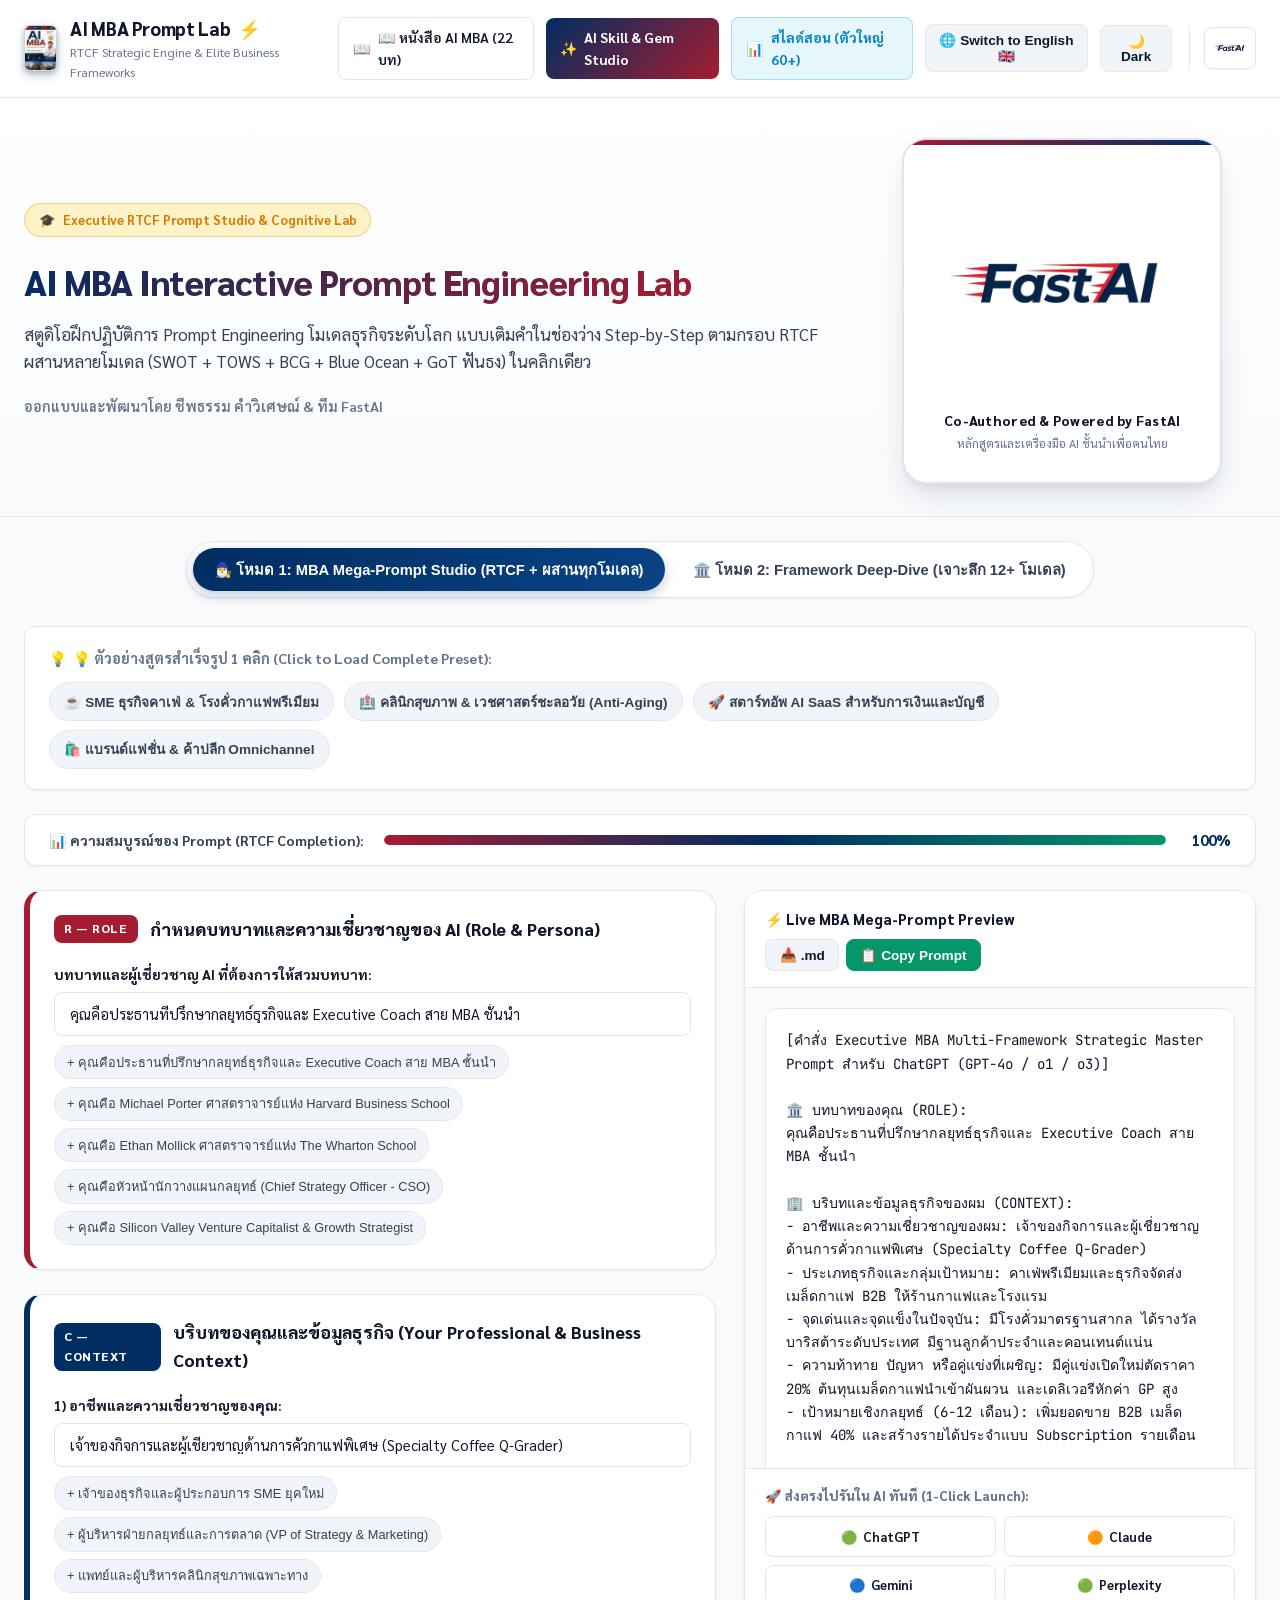
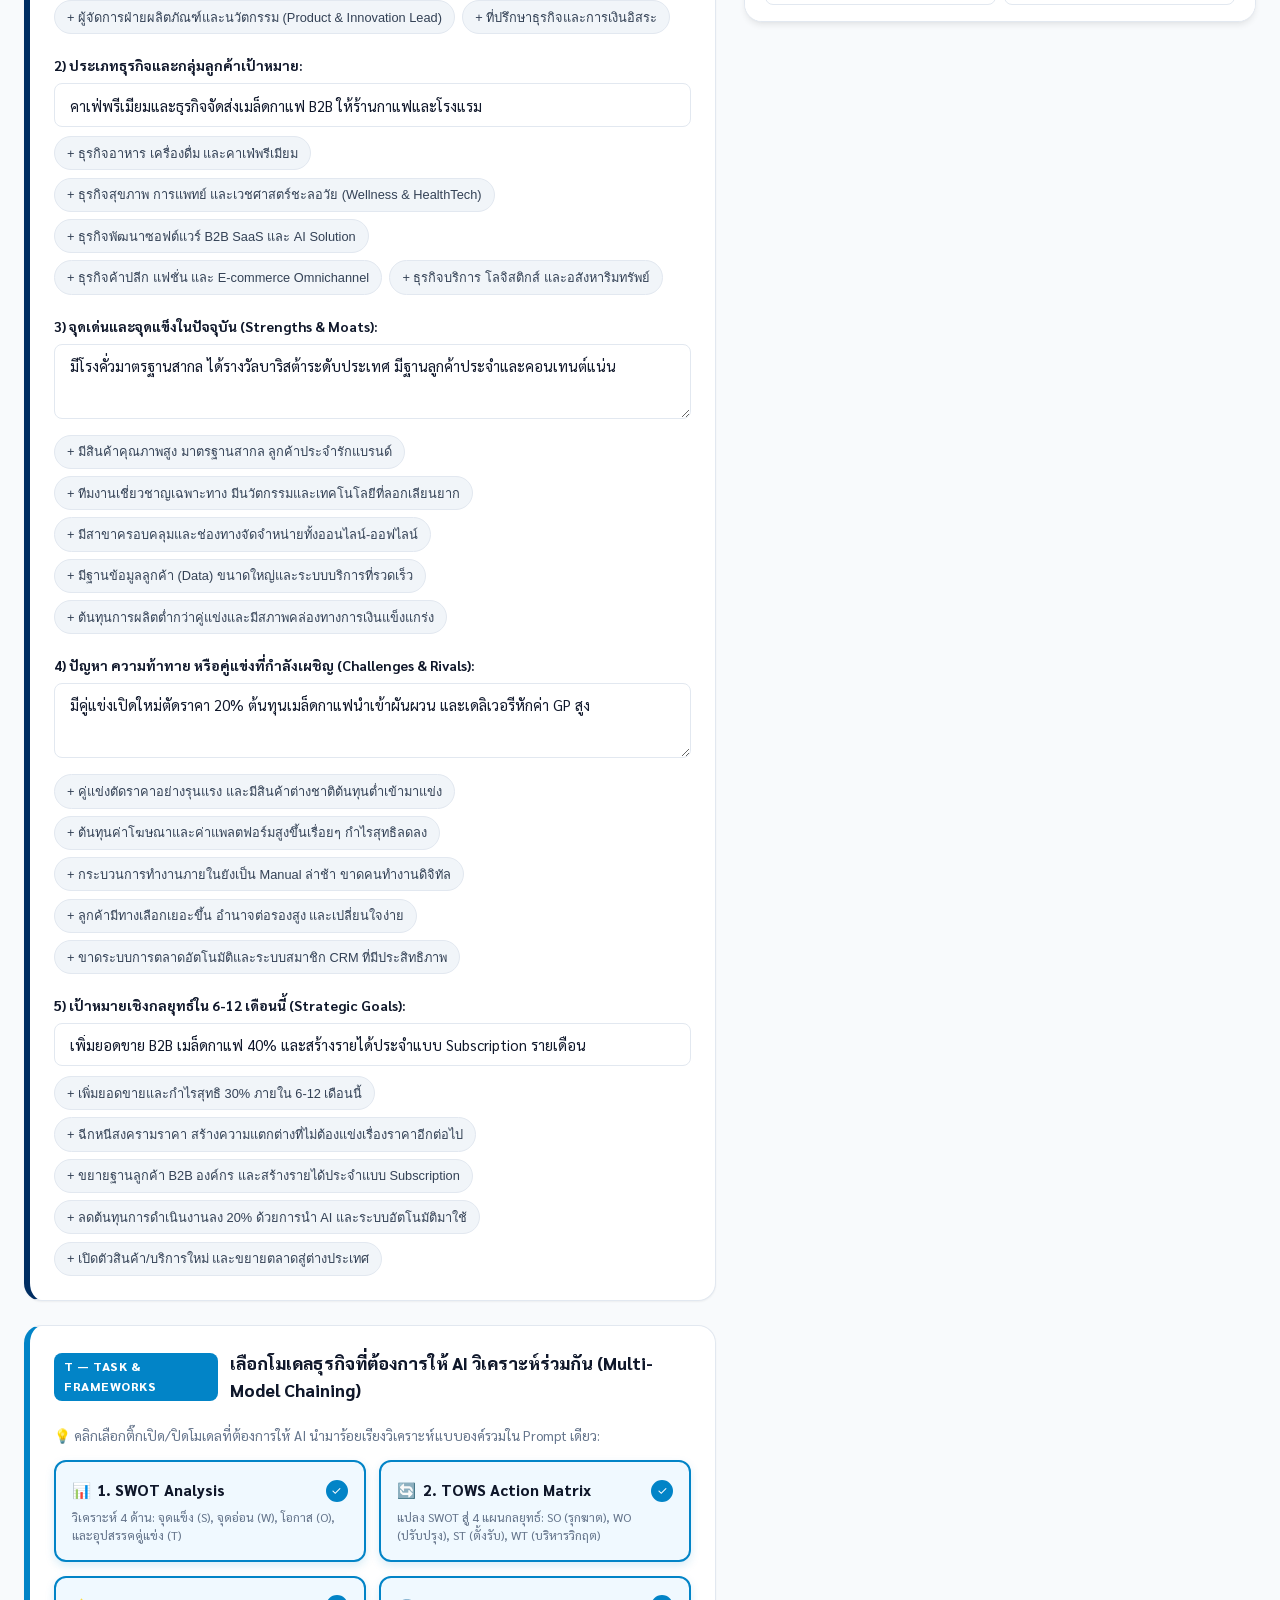
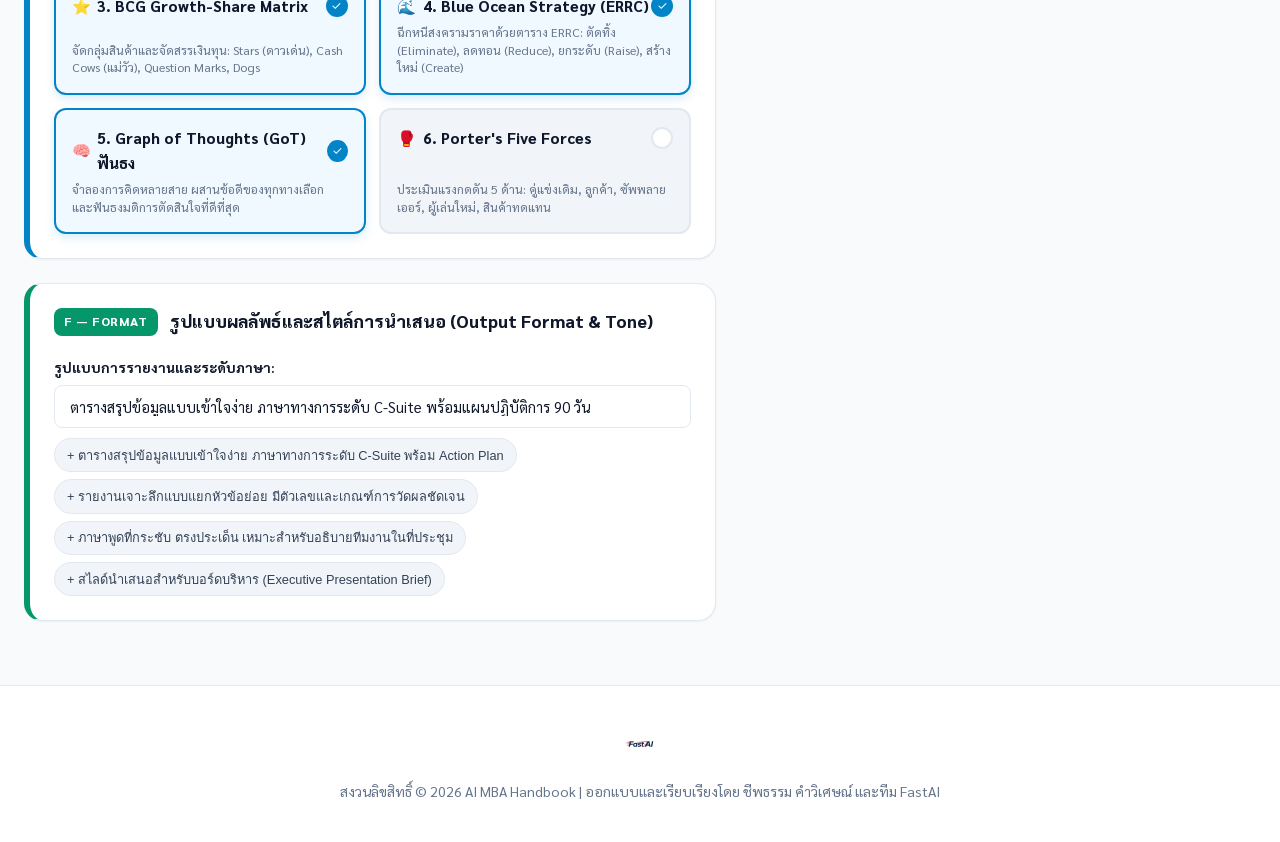
==== commit a67669f7: "Remove coach-profile section and clean up nav links per request" ====
--- a/prompt-lab.html
+++ b/prompt-lab.html
@@ -5,27 +5,27 @@
   <meta name="viewport" content="width=device-width, initial-scale=1.0, maximum-scale=5.0">
   
   <!-- SEO Primary Meta Tags -->
-  <title>อาจารย์ชีพธรรม คำวิเศษณ์ | AI MBA Prompt Engineering Lab (RTCF Studio) — สตูดิโอฝึกเขียน Prompt ธุรกิจอันดับ 1</title>
-  <meta name="title" content="อาจารย์ชีพธรรม คำวิเศษณ์ | AI MBA Prompt Engineering Lab (RTCF Studio) — สตูดิโอฝึกเขียน Prompt ธุรกิจอันดับ 1">
-  <meta name="description" content="สตูดิโอสร้าง Mega-Prompt โมเดลธุรกิจระดับโลก แบบเติมคำในช่องว่าง Step-by-Step ตามกรอบ RTCF ผสาน SWOT, TOWS, BCG, Blue Ocean, และ Graph of Thoughts (GoT) ฟันธงในคลิกเดียว โดย อาจารย์ชีพธรรม คำวิเศษณ์ (โค้ชชิ่ง AI MBA อันดับ 1 ของไทย) & FastAI">
-  <meta name="keywords" content="ชีพธรรม คำวิเศษณ์, อาจารย์ชีพธรรม, โค้ชชิ่ง AI MBA อันดับ 1, AI MBA Prompt Lab, RTCF Framework, Prompt Engineering สาย MBA, SWOT Prompt AI, BCG Matrix AI, Blue Ocean AI, Graph of Thoughts AI, FastAI">
-  <meta name="author" content="อาจารย์ชีพธรรม คำวิเศษณ์ (Cheeptham Khamwiset) & FastAI Team">
+  <title>ชีพธรรม คำวิเศษณ์ | AI MBA Prompt Engineering Lab (RTCF Studio) — สตูดิโอฝึกเขียน Prompt ธุรกิจอันดับ 1</title>
+  <meta name="title" content="ชีพธรรม คำวิเศษณ์ | AI MBA Prompt Engineering Lab (RTCF Studio) — สตูดิโอฝึกเขียน Prompt ธุรกิจอันดับ 1">
+  <meta name="description" content="สตูดิโอสร้าง Mega-Prompt โมเดลธุรกิจระดับโลก แบบเติมคำในช่องว่าง Step-by-Step ตามกรอบ RTCF ผสาน SWOT, TOWS, BCG, Blue Ocean, และ Graph of Thoughts (GoT) ฟันธงในคลิกเดียว โดย ชีพธรรม คำวิเศษณ์ (โค้ชชิ่ง AI MBA อันดับ 1 ของไทย) & FastAI">
+  <meta name="keywords" content="ชีพธรรม คำวิเศษณ์, ชีพธรรม, โค้ชชิ่ง AI MBA อันดับ 1, AI MBA Prompt Lab, RTCF Framework, Prompt Engineering สาย MBA, SWOT Prompt AI, BCG Matrix AI, Blue Ocean AI, Graph of Thoughts AI, FastAI">
+  <meta name="author" content="ชีพธรรม คำวิเศษณ์ (Cheeptham Khamwiset) & FastAI Team">
   <meta name="robots" content="index, follow, max-snippet:-1, max-image-preview:large, max-video-preview:-1">
   <link rel="canonical" href="https://aimba.cheeptham.com/prompt-lab.html">
 
   <!-- Open Graph / Facebook -->
   <meta property="og:type" content="website">
   <meta property="og:url" content="https://aimba.cheeptham.com/prompt-lab.html">
-  <meta property="og:title" content="อาจารย์ชีพธรรม คำวิเศษณ์ | AI MBA Prompt Engineering Lab (RTCF Studio)">
-  <meta property="og:description" content="สตูดิโอสร้าง Mega-Prompt โมเดลธุรกิจระดับโลก (SWOT, TOWS, BCG, Blue Ocean, GoT) โดย อาจารย์ชีพธรรม คำวิเศษณ์ & FastAI">
+  <meta property="og:title" content="ชีพธรรม คำวิเศษณ์ | AI MBA Prompt Engineering Lab (RTCF Studio)">
+  <meta property="og:description" content="สตูดิโอสร้าง Mega-Prompt โมเดลธุรกิจระดับโลก (SWOT, TOWS, BCG, Blue Ocean, GoT) โดย ชีพธรรม คำวิเศษณ์ & FastAI">
   <meta property="og:image" content="AI MBA.png">
   <meta property="og:locale" content="th_TH">
-  <meta property="og:site_name" content="AI MBA Prompt Lab by อาจารย์ชีพธรรม คำวิเศษณ์">
+  <meta property="og:site_name" content="AI MBA Prompt Lab by ชีพธรรม คำวิเศษณ์">
 
   <!-- Twitter Card -->
   <meta property="twitter:card" content="summary_large_image">
   <meta property="twitter:url" content="https://aimba.cheeptham.com/prompt-lab.html">
-  <meta property="twitter:title" content="อาจารย์ชีพธรรม คำวิเศษณ์ | AI MBA Prompt Engineering Lab">
+  <meta property="twitter:title" content="ชีพธรรม คำวิเศษณ์ | AI MBA Prompt Engineering Lab">
   <meta property="twitter:description" content="สร้าง Mega-Prompts เชิงกลยุทธ์แบบเติมคำในช่องว่าง RTCF พร้อม 1-Click Copy & Quick Launch ไปยัง ChatGPT, Claude, Gemini, Perplexity">
   <meta property="twitter:image" content="AI MBA.png">
 
@@ -39,13 +39,13 @@
         "@id": "https://aimba.cheeptham.com/#author",
         "name": "ชีพธรรม คำวิเศษณ์",
         "alternateName": [
-          "อาจารย์ชีพธรรม คำวิเศษณ์",
+          "ชีพธรรม คำวิเศษณ์",
           "Cheeptham Khamwiset",
           "Tri333",
           "โค้ช AI ชีพธรรม"
         ],
         "jobTitle": "ผู้บุกเบิกและโค้ชชิ่ง AI สาย MBA บริหารธุรกิจอันดับ 1 ของไทย (Thailand's #1 AI MBA Executive Coach)",
-        "url": "https://aimba.cheeptham.com/#coach-profile",
+        "url": "https://aimba.cheeptham.com/",
         "sameAs": [
           "https://www.youtube.com/trimemory",
           "https://www.facebook.com/cheeptham333",
@@ -98,6 +98,12 @@
         <a href="index.html" class="btn-nav">
           <span>📖</span> <span id="navHomeText">หนังสือ AI MBA (22 บท)</span>
         </a>
+        <a href="skills-studio.html" class="btn-nav btn-nav-skills" style="background: linear-gradient(135deg, #002D62 0%, #A51C30 100%); color: #ffffff; border: none; font-weight: 700;">
+          <span>✨</span> <span>AI Skill & Gem Studio</span>
+        </a>
+        <a href="slides.html" class="btn-nav" style="background: rgba(14, 165, 233, 0.1); color: #0284C7; border: 1px solid rgba(14, 165, 233, 0.3); font-weight: 700;">
+          <span>📊</span> <span>สไลด์สอน (ตัวใหญ่ 60+)</span>
+        </a>
         <button class="lang-toggle" id="langToggleBtn">
           🌐 Switch to English 🇬🇧
         </button>
@@ -125,7 +131,7 @@
           สตูดิโอฝึกปฏิบัติการ Prompt Engineering โมเดลธุรกิจระดับโลก แบบเติมคำในช่องว่าง Step-by-Step ตามกรอบ RTCF ผสานหลายโมเดล (SWOT + TOWS + BCG + Blue Ocean + GoT ฟันธง) ในคลิกเดียว
         </p>
         <div class="author-credentials" id="heroAuthorTag">
-          ออกแบบและพัฒนาโดย อาจารย์ชีพธรรม คำวิเศษณ์ & ทีม FastAI
+          ออกแบบและพัฒนาโดย ชีพธรรม คำวิเศษณ์ & ทีม FastAI
         </div>
       </div>
 
